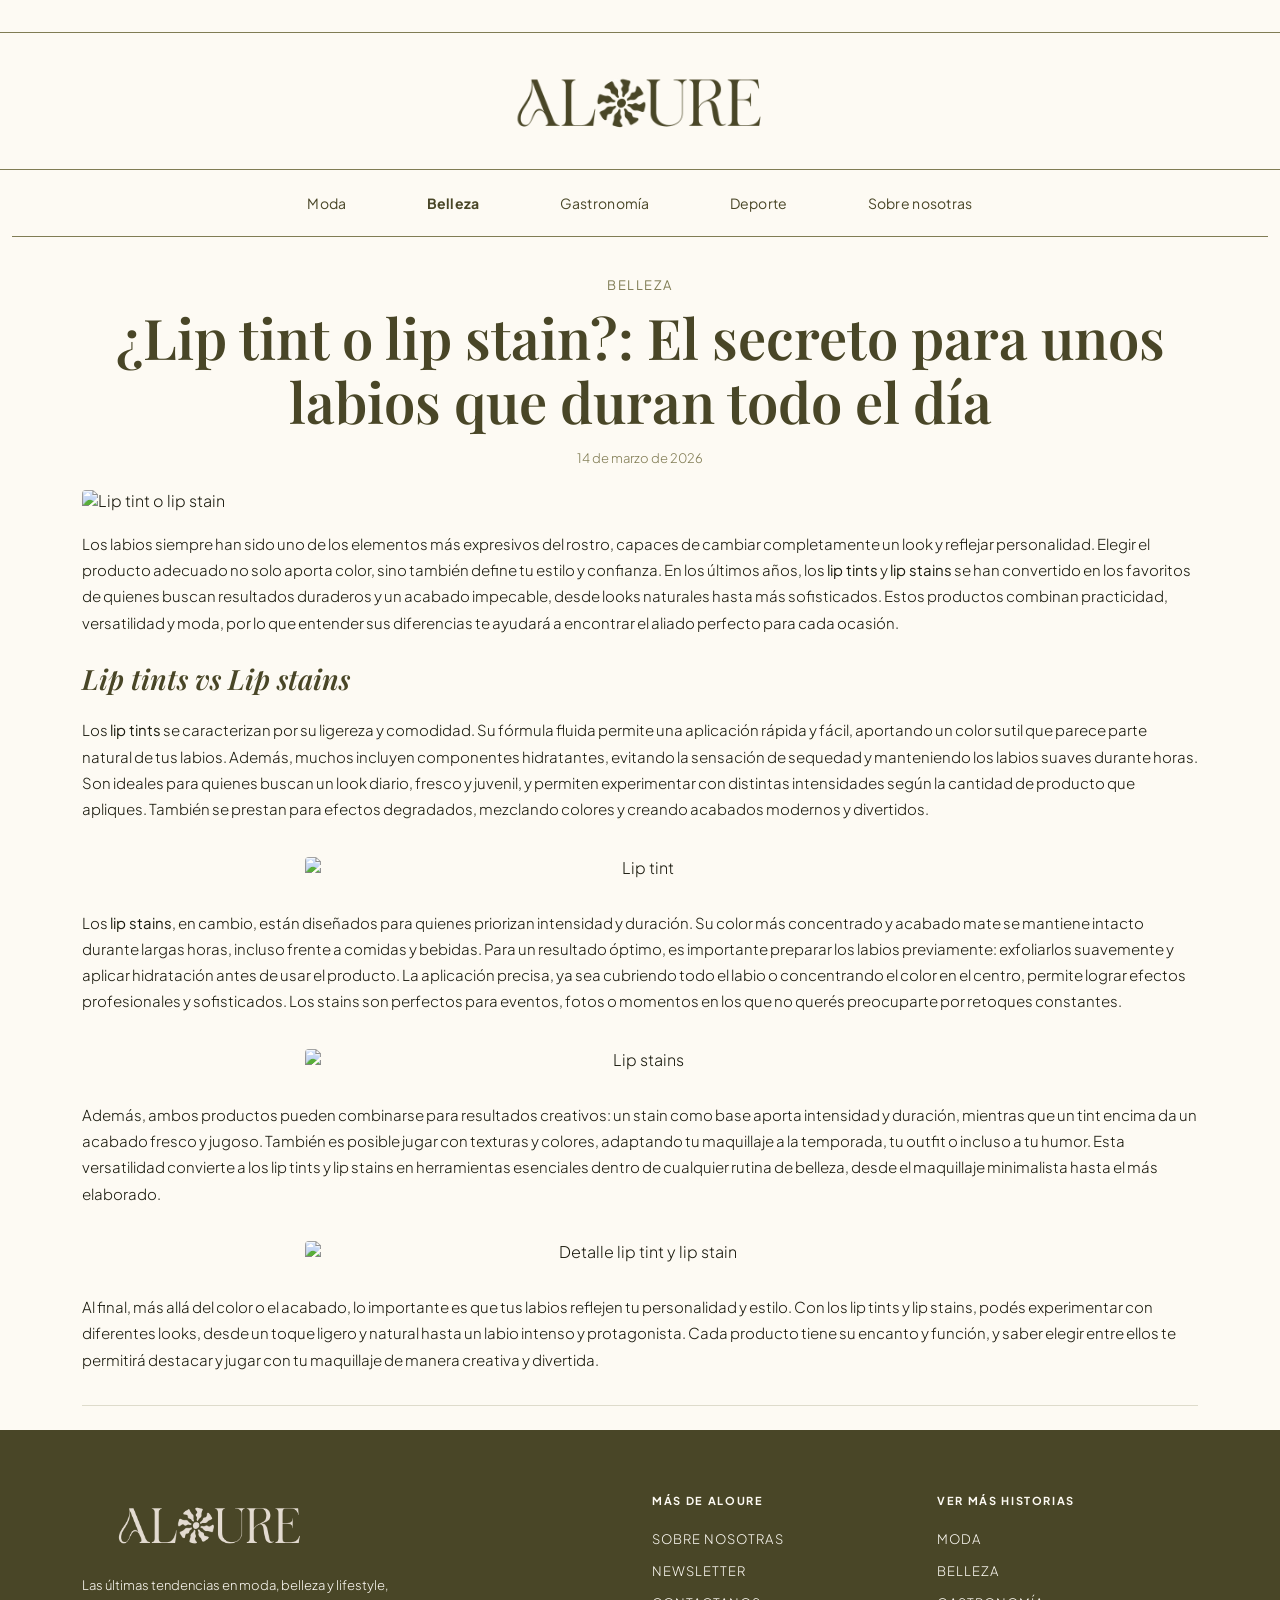
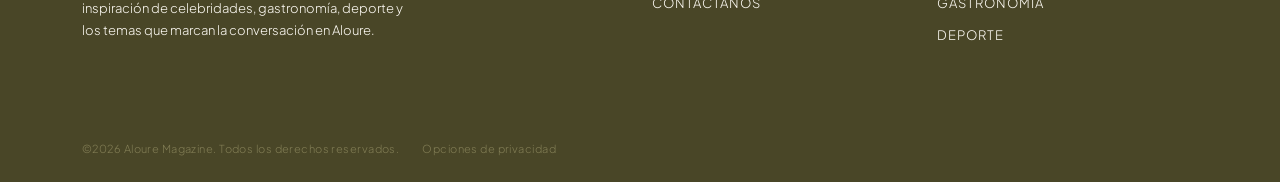
==== articulo-belleza.html @ 30d70be1 "Art. Belleza+Gastro" ====
<!doctype html>
<html lang="es">
<head>
  <meta charset="UTF-8">
  <meta name="viewport" content="width=device-width, initial-scale=1.0">
  <title>Aloure Magazine | ¿Lip tint o lip stain?: El secreto para unos labios que duran todo el día</title>
  <link href="css/bootstrap.min.css" rel="stylesheet">
  <link href="css/style.css" rel="stylesheet">
</head>

<body>

  <header>
    <section id="logo-header">
      <div class="container text-center">
        <a href="index.html"><img src="img/logoverde.png" alt="Aloure Magazine" class="logo-img"></a>
      </div>
    </section>
    <div class="container-fluid">
      <nav id="navbar" class="navbar navbar-expand-lg navbar-light">
        <button class="navbar-toggler" type="button" data-bs-toggle="collapse"
          data-bs-target="#nav-menu" aria-controls="nav-menu"
          aria-expanded="false" aria-label="Toggle navigation">
          <span class="navbar-toggler-icon"></span>
        </button>
        <div class="collapse navbar-collapse justify-content-center" id="nav-menu">
          <ul class="navbar-nav">
            <li class="nav-item"><a class="nav-link" href="moda.html">Moda</a></li>
            <li class="nav-item"><a class="nav-link nav-activo" href="belleza.html">Belleza</a></li>
            <li class="nav-item"><a class="nav-link" href="gastronomia.html">Gastronomía</a></li>
            <li class="nav-item"><a class="nav-link" href="deporte.html">Deporte</a></li>
            <li class="nav-item"><a class="nav-link" href="sobrenosotras.html">Sobre nosotras</a></li>
          </ul>
        </div>
      </nav>
    </div>
  </header>

  <section id="articulo-header">
    <div class="container">
      <p class="articulo-categoria">BELLEZA</p>
      <h1 class="articulo-titulo">¿Lip tint o lip stain?: El secreto para unos labios que duran todo el día</h1>
      <p class="articulo-fecha">14 de marzo de 2026</p>
    </div>
  </section>

  <section id="articulo-banner">
    <div class="container">
      <img src="img/banner-articulo-belleza.webp" alt="Lip tint o lip stain" class="articulo-banner-img">
    </div>
  </section>

  <section id="articulo-cuerpo">
    <div class="container">

      <p class="articulo-texto">Los labios siempre han sido uno de los elementos más expresivos del rostro, capaces de cambiar completamente un look y reflejar personalidad. Elegir el producto adecuado no solo aporta color, sino también define tu estilo y confianza. En los últimos años, los <strong>lip tints</strong> y <strong>lip stains</strong> se han convertido en los favoritos de quienes buscan resultados duraderos y un acabado impecable, desde looks naturales hasta más sofisticados. Estos productos combinan practicidad, versatilidad y moda, por lo que entender sus diferencias te ayudará a encontrar el aliado perfecto para cada ocasión.</p>

      <h2 class="articulo-subtitulo">Lip tints vs Lip stains</h2>

      <p class="articulo-texto">Los <strong>lip tints</strong> se caracterizan por su ligereza y comodidad. Su fórmula fluida permite una aplicación rápida y fácil, aportando un color sutil que parece parte natural de tus labios. Además, muchos incluyen componentes hidratantes, evitando la sensación de sequedad y manteniendo los labios suaves durante horas. Son ideales para quienes buscan un look diario, fresco y juvenil, y permiten experimentar con distintas intensidades según la cantidad de producto que apliques. También se prestan para efectos degradados, mezclando colores y creando acabados modernos y divertidos.</p>

      <div class="articulo-img-centrada">
        <img src="img/chica lip tint.webp" alt="Lip tint" class="articulo-img-interior">
      </div>

      <p class="articulo-texto">Los <strong>lip stains</strong>, en cambio, están diseñados para quienes priorizan intensidad y duración. Su color más concentrado y acabado mate se mantiene intacto durante largas horas, incluso frente a comidas y bebidas. Para un resultado óptimo, es importante preparar los labios previamente: exfoliarlos suavemente y aplicar hidratación antes de usar el producto. La aplicación precisa, ya sea cubriendo todo el labio o concentrando el color en el centro, permite lograr efectos profesionales y sofisticados. Los stains son perfectos para eventos, fotos o momentos en los que no querés preocuparte por retoques constantes.</p>

      <div class="articulo-img-centrada">
        <img src="img/chica lip stains.webp" alt="Lip stains" class="articulo-img-interior">
      </div>

      <p class="articulo-texto">Además, ambos productos pueden combinarse para resultados creativos: un stain como base aporta intensidad y duración, mientras que un tint encima da un acabado fresco y jugoso. También es posible jugar con texturas y colores, adaptando tu maquillaje a la temporada, tu outfit o incluso a tu humor. Esta versatilidad convierte a los lip tints y lip stains en herramientas esenciales dentro de cualquier rutina de belleza, desde el maquillaje minimalista hasta el más elaborado.</p>

      <div class="articulo-img-centrada">
        <img src="img/detalle lip tint stain.webp" alt="Detalle lip tint y lip stain" class="articulo-img-interior">
      </div>

      <p class="articulo-texto">Al final, más allá del color o el acabado, lo importante es que tus labios reflejen tu personalidad y estilo. Con los lip tints y lip stains, podés experimentar con diferentes looks, desde un toque ligero y natural hasta un labio intenso y protagonista. Cada producto tiene su encanto y función, y saber elegir entre ellos te permitirá destacar y jugar con tu maquillaje de manera creativa y divertida.</p>

      <hr class="cierre-divider">

    </div>
  </section>

  <section id="footer">
    <div class="container">
      <div class="row">
        <article class="col-lg-6 col-sm-12 col-12 footer-brand">
          <img src="img/logoblanco.png" alt="Aloure" class="footer-logo-img">
          <p>Las últimas tendencias en moda, belleza y lifestyle, inspiración de celebridades, gastronomía, deporte y los temas que marcan la conversación en Aloure.</p>
        </article>
        <article class="col-lg-3 col-sm-6 col-6 footer-col">
          <h5>Más de Aloure</h5>
          <a href="sobrenosotras.html">Sobre nosotras</a>
          <a href="#">Newsletter</a>
          <a href="sobrenosotras.html">Contactanos</a>
        </article>
        <article class="col-lg-3 col-sm-6 col-6 footer-col">
          <h5>Ver más historias</h5>
          <a href="moda.html">Moda</a>
          <a href="belleza.html">Belleza</a>
          <a href="gastronomia.html">Gastronomía</a>
          <a href="deporte.html">Deporte</a>
        </article>
      </div>
    </div>
  </section>

  <section id="footer-bottom">
    <div class="container">
      <p class="d-inline">©2026 Aloure Magazine. Todos los derechos reservados.</p>
      <p class="d-inline">Opciones de privacidad</p>
    </div>
  </section>

  <script src="https://cdn.jsdelivr.net/npm/bootstrap@5.3.3/dist/js/bootstrap.bundle.min.js"></script>

</body>
</html>
---- css/style.css ----
@import url('https://fonts.googleapis.com/css2?family=Playfair+Display:ital,wght@0,400;0,500;0,600;1,400&family=Plus+Jakarta+Sans:wght@300;400;500&display=swap');

:root {
  --color-crema:        #fdfaf3;
  --color-negro:        #1a1a0e;
  --color-oliva:        #494627;
  --color-dorado:       #807c54;
  --color-rosado:       #965580;
  --color-rosado-claro: #c47aab;
  --color-menu:         #494627;
  --color-menu-hover:   #965580;
  --font-titulo:        'Playfair Display', serif;
  --font-cuerpo:        'Plus Jakarta Sans', sans-serif;
}

body {
  font-family: var(--font-cuerpo);
  background-color: #fdfaf3 !important;
  color: var(--color-negro);
  font-weight: 300;
}

#logo-header {
  border-top: 1px solid var(--color-dorado);
  border-bottom: 1px solid var(--color-dorado);
  background-color: var(--color-crema);
  margin-top: 32px;
  padding: 28px 0;
}

#logo-header .logo-img {
  height: 80px;
  width: auto;
}

#navbar {
  background-color: var(--color-crema);
  border-bottom: 1px solid var(--color-dorado);
}

#navbar .nav-link {
  color: var(--color-menu);
  font-size: 14px;
  letter-spacing: 0.02em;
  font-weight: 400;
  padding: 16px 40px;
  transition: color 0.3s ease;
}

#navbar .nav-link:hover {
  color: var(--color-menu-hover);
}

#navbar .nav-activo {
  font-weight: 700;
}

#hero {
  margin-top: 32px;
  position: relative;
}

#hero .container {
  position: relative;
}

#hero-contenido {
  position: absolute;
  top: 50%;
  left: 12px;
  padding-left: 24px;
  transform: translateY(-50%);
  z-index: 10;
  max-width: 700px;
}

#hero-contenido .btn-hero {
  display: inline-block;
  border: 1px solid #fff;
  border-radius: 20px;
  color: #fff;
  text-decoration: none;
  font-size: 14px;
  letter-spacing: 0.06em;
  padding: 8px 24px;
  margin-bottom: 20px;
}

#hero img {
  border-radius: 8px;
  display: block;
}

#hero-contenido h1 {
  font-family: var(--font-titulo);
  font-size: clamp(48px, 7vw, 90px);
  font-weight: 400;
  color: #fff;
  line-height: 1;
  margin-bottom: 20px;
}

#hero-contenido p {
  font-size: clamp(13px, 1.4vw, 18px);
  color: #fff;
  max-width: 380px;
  line-height: 1.6;
}


#must-reads {
  padding: 4% 0 5%;
}

#must-reads .divider {
  border: none;
  border-top: 1px solid var(--color-dorado);
  margin-bottom: 4%;
}

#must-reads .header-seccion {
  margin-bottom: 3%;
}

#must-reads .header-seccion h2 {
  font-family: var(--font-titulo);
  font-size: 44px;
  font-weight: 400;
  line-height: 1;
  color: var(--color-oliva);
}

#must-reads .header-seccion p {
  font-size: 13px;
  color: var(--color-dorado);
  margin-top: 6px;
}

#must-reads .tag {
  display: inline-block;
  border: 1px solid var(--color-dorado);
  border-radius: 20px;
  padding: 4px 16px;
  font-size: 12px;
  letter-spacing: 0.02em;
  color: var(--color-oliva);
  margin-bottom: 10px;
  font-weight: 400;
}

#must-reads .feature-card {
  cursor: pointer;
}

#must-reads .feature-card-img {
  width: 100%;
  height: 430px;
  object-fit: cover;
  border-radius: 4px;
  display: block;
}

#must-reads .feature-card-body {
  padding: 4% 0 2%;
}

#must-reads .feature-card h3 {
  font-size: 15px;
  font-weight: 700;
  line-height: 1.3;
  text-transform: uppercase;
  letter-spacing: 0.03em;
  margin-bottom: 8px;
  color: var(--color-oliva);
  transition: color 0.3s ease;
}

#must-reads .feature-card .autor {
  font-size: 11px;
  color: var(--color-dorado);
  letter-spacing: 0.1em;
  text-transform: uppercase;
}

#must-reads .side-card {
  cursor: pointer;
  border-bottom: 1px solid var(--color-dorado);
  padding-top: 24px;
  padding-bottom: 24px;
}

#must-reads .side-card:first-child {
  padding-top: 0;
}

#must-reads .side-card:last-child {
  border-bottom: none;
}

#must-reads .side-card-img {
  width: 100%;
  aspect-ratio: 1 / 1;
  object-fit: cover;
  border-radius: 3px;
  display: block;
}

#must-reads .side-card-body {
  padding-left: 8px;
}

#must-reads .side-card-body h4 {
  font-size: 13px;
  font-weight: 700;
  text-transform: uppercase;
  letter-spacing: 0.03em;
  line-height: 1.35;
  margin-bottom: 8px;
  color: var(--color-oliva);
  transition: color 0.3s ease;
}

#must-reads .side-card:hover .side-card-body h4 {
  color: var(--color-rosado);
}

#must-reads .feature-card:hover h3 {
  color: var(--color-rosado);
}

#must-reads .side-card-body .autor {
  font-size: 11px;
  color: var(--color-dorado);
  letter-spacing: 0.1em;
  text-transform: uppercase;
}

#hero-moda {
  padding-top: 40px;
}

#hero-moda-inner {
  position: relative;
  overflow: hidden;
}

#hero-moda-img img {
  width: 100%;
  display: block;
  object-fit: cover;
}

#intro-moda {
  padding: 3% 0;
}

#intro-moda p {
  font-size: 18px;
  line-height: 1.8;
  color: var(--color-negro);
  max-width: 100%;
}

.seccion-articulo {
  padding: 1% 0 5%;
}

.seccion-articulo .divider {
  border: none;
  border-top: 1px solid var(--color-dorado);
  margin-bottom: 2%;
}

.seccion-articulo .header-seccion {
  margin-bottom: 2%;
}

.seccion-articulo .header-seccion h2 {
  font-family: var(--font-titulo);
  font-size: 44px;
  font-weight: 400;
  line-height: 1;
  color: var(--color-oliva);
}

.seccion-articulo .header-seccion p {
  font-size: 13px;
  color: var(--color-dorado);
  margin-top: 6px;
}

.seccion-articulo .articulo-img {
  width: 100%;
  height: auto;
  display: block;
  border-radius: 4px;
}

.seccion-articulo .articulo-body {
  display: flex;
  flex-direction: column;
  justify-content: flex-start;
  padding-left: 5%;
  padding-top: 0;
}

.seccion-articulo .tag {
  display: inline-block;
  border: 1px solid var(--color-dorado);
  border-radius: 20px;
  padding: 7px 24px;
  font-size: 15px;
  letter-spacing: 0.02em;
  color: var(--color-oliva);
  margin-bottom: 18px;
  font-weight: 400;
  width: fit-content;
}

.seccion-articulo .articulo-body h3 {
  font-family: var(--font-cuerpo);
  font-size: 21px;
  font-weight: 700;
  text-transform: uppercase;
  letter-spacing: 0.03em;
  line-height: 1.3;
  color: var(--color-oliva);
  margin-bottom: 16px;
  transition: color 0.3s ease;
}

.seccion-articulo .articulo-body:hover h3 {
  color: var(--color-rosado);
}

.seccion-articulo .articulo-desc {
  font-size: 17px;
  color: var(--color-negro);
  line-height: 1.7;
  margin-bottom: 18px;
}

.seccion-articulo .autor {
  font-size: 15px;
  color: var(--color-dorado);
  letter-spacing: 0.1em;
  text-transform: uppercase;
}


#footer {
  background-color: var(--color-oliva);
  color: var(--color-crema);
  padding: 5% 0 4%;
}

#footer .footer-logo-img {
  height: 60px;
  width: auto;
  display: block;
  margin-bottom: 20px;
}

#footer .footer-brand p {
  font-size: 13px;
  line-height: 1.75;
  color: var(--color-crema);
  max-width: 340px;
}

#footer .footer-col h5 {
  font-size: 11px;
  letter-spacing: 0.15em;
  text-transform: uppercase;
  color: var(--color-crema);
  margin-bottom: 24px;
  font-weight: 700;
}

#footer .footer-col a {
  display: block;
  color: var(--color-crema);
  text-decoration: none;
  font-size: 13px;
  letter-spacing: 0.08em;
  text-transform: uppercase;
  margin-bottom: 16px;
}

#footer .footer-col a:hover {
  color: var(--color-rosado-claro);
}

#footer-bottom {
  background-color: var(--color-oliva);
  padding: 2% 0;
}

#footer-bottom p {
  font-size: 11px;
  color: var(--color-dorado);
  letter-spacing: 0.04em;
  margin-right: 20px;
}

#hero-gastro-titulo {
  position: absolute;
  top: 50%;
  left: 0;
  right: 0;
  transform: translateY(-50%);
  background-color: var(--color-oliva);
  padding: 20px 0;
  text-align: center;
  z-index: 2;
}

#hero-gastro-titulo h1 {
  font-family: var(--font-titulo);
  font-style: italic;
  font-size: clamp(48px, 8vw, 100px);
  font-weight: 400;
  color: #fff;
  margin: 0;
  line-height: 1;
}

#intro-gastro {
  padding: 3% 0;
}

#hero-belleza {
  padding-top: 40px;
}

#hero-belleza-inner {
  position: relative;
  overflow: hidden;
}

#hero-belleza-img img {
  width: 100%;
  display: block;
  object-fit: cover;
}

#hero-belleza-titulo {
  background-color: var(--color-oliva);
  padding: 20px 0;
  text-align: center;
}

#hero-belleza-titulo h1 {
  font-family: var(--font-titulo);
  font-style: italic;
  font-size: clamp(48px, 8vw, 100px);
  font-weight: 400;
  color: #fff;
  margin: 0;
  line-height: 1;
}

#intro-belleza {
  padding: 3% 0;
}

#intro-belleza p {
  font-size: 18px;
  line-height: 1.8;
  color: var(--color-negro);
  max-width: 100%;
}

#navbar .nav-sobre-activo {
  font-weight: 700;
}

 
#sobre-hero {
  padding-top: 40px;
  padding-bottom: 0;
}
 
#sobre-titulo {
  font-family: var(--font-titulo);
  font-size: clamp(32px, 4vw, 48px);
  font-weight: 600;
  color: var(--color-oliva);
  text-align: center;
  margin-bottom: 20px;
}
 
#sobre-banner-img {
  width: 100%;
  display: block;
  object-fit: cover;
  border-radius: 4px;
}
 
.sobre-seccion {
  padding: 1.5% 0;
}
 
.sobre-divider {
  border: none;
  border-top: 1px solid var(--color-dorado);
  margin-bottom: 16px;
}
 
.sobre-subtitulo {
  font-family: var(--font-titulo);
  font-style: italic;
  font-size: clamp(24px, 3vw, 36px);
  font-weight: 400;
  color: var(--color-oliva);
  margin-bottom: 12px;
  line-height: 1.2;
}
 
.sobre-texto {
  font-family: var(--font-cuerpo);
  font-size: 15px;
  font-weight: 300;
  line-height: 1.65;
  color: var(--color-negro);
  margin-bottom: 8px;
}
 
 
.sobre-valor {
  margin-bottom: 10px;
}
 
.sobre-valor-nombre {
  font-family: var(--font-cuerpo);
  font-size: 15px;
  font-weight: 700;
  color: var(--color-negro);
  margin-bottom: 1px;
}
 
 
.sobre-contacto-cards {
  margin-top: 20px;
  margin-bottom: 40px;
}
 
.contacto-card {
  background-color: var(--color-oliva);
  padding: 28px 24px;
  text-align: center;
  border-radius: 4px;
}
 
.contacto-icono {
  font-size: 32px;
  color: #fff;
  margin-bottom: 12px;
  display: block;
}
 
.contacto-label {
  font-family: var(--font-cuerpo);
  font-size: 14px;
  font-weight: 700;
  color: #fff;
  letter-spacing: 0.02em;
  margin-bottom: 4px;
}
 
.contacto-dato {
  font-family: var(--font-cuerpo);
  font-size: 13px;
  font-weight: 300;
  color: #fff;
  margin-bottom: 0;
}
 
 
#sobre-gracias {
  font-family: var(--font-cuerpo);
  font-size: 15px;
  font-weight: 700;
  color: var(--color-negro);
  text-align: center;
  margin-top: 4px;
  margin-bottom: 30px;
}

a.articulo-link {
  color: inherit;
  text-decoration: none;
}
 
a.articulo-link:hover {
  color: var(--color-rosado);
}
 
#articulo-header {
  padding: 40px 0 0;
  text-align: center;
}
 
.articulo-categoria {
  font-family: var(--font-cuerpo);
  font-size: 13px;
  font-weight: 400;
  letter-spacing: 0.12em;
  color: var(--color-dorado);
  margin-bottom: 12px;
}
 
.articulo-titulo {
  font-family: var(--font-titulo);
  font-size: clamp(32px, 5vw, 56px);
  font-weight: 600;
  color: var(--color-oliva);
  line-height: 1.15;
  margin-bottom: 16px;
}
 
.articulo-fecha {
  font-family: var(--font-cuerpo);
  font-size: 13px;
  font-weight: 300;
  color: var(--color-dorado);
  margin-bottom: 0;
}
 
#articulo-banner {
  padding: 24px 0 0;
}
 
.articulo-banner-img {
  width: 100%;
  display: block;
  object-fit: cover;
  border-radius: 4px;
}
 
#articulo-intro {
  padding: 32px 0 8px;
}
 
.articulo-texto {
  font-family: var(--font-cuerpo);
  font-size: 15px;
  font-weight: 300;
  line-height: 1.75;
  color: var(--color-negro);
  margin-bottom: 16px;
}
 
.articulo-receta {
  padding: 32px 0 8px;
}
 
.receta-separador {
  display: flex;
  align-items: center;
  gap: 12px;
  margin-bottom: 16px;
}
 
.receta-ornamento {
  font-size: 18px;
  color: var(--color-dorado);
  letter-spacing: -2px;
  white-space: nowrap;
  flex-shrink: 0;
}
 
.receta-linea {
  flex: 1;
  border: none;
  border-top: 1px solid var(--color-dorado);
  margin: 0;
}
 
.receta-titulo {
  font-family: var(--font-titulo);
  font-style: italic;
  font-size: clamp(22px, 3vw, 34px);
  font-weight: 600;
  color: var(--color-oliva);
  line-height: 1.2;
  margin-bottom: 12px;
}
 
.receta-contenido {
  margin-top: 16px;
}
 
.receta-info {
  padding-right: 40px;
}
 
.receta-subtitulo {
  font-family: var(--font-titulo);
  font-style: italic;
  font-size: 17px;
  font-weight: 600;
  color: var(--color-oliva);
  margin-top: 16px;
  margin-bottom: 8px;
}
 
.receta-subtitulo:first-of-type {
  margin-top: 0;
}
 
.receta-lista {
  font-family: var(--font-cuerpo);
  font-size: 15px;
  font-weight: 300;
  color: var(--color-negro);
  line-height: 1.9;
  padding-left: 20px;
  margin-bottom: 0;
}
 
.receta-img {
  width: 100%;
  height: 320px;
  object-fit: cover;
  border-radius: 4px;
  display: block;
}
 
#articulo-cierre {
  padding: 40px 0 32px;
}
 
.cierre-header {
  display: flex;
  align-items: center;
  gap: 24px;
  margin-bottom: 24px;
}
 
.cierre-titulo {
  font-family: var(--font-titulo);
  font-style: italic;
  font-size: clamp(26px, 3.5vw, 40px);
  font-weight: 600;
  color: var(--color-oliva);
  white-space: nowrap;
  margin: 0;
  flex-shrink: 0;
}
 
.cierre-linea {
  flex: 1;
  border: none;
  border-top: 1px solid var(--color-dorado);
  margin: 0;
}
 
.cierre-divider {
  border: none;
  border-top: 1px solid var(--color-dorado);
  margin-top: 32px;
}

#articulo-cuerpo {
  padding: 20px 0 8px;
}
 
.articulo-subtitulo {
  font-family: var(--font-titulo);
  font-style: italic;
  font-size: clamp(20px, 2.5vw, 28px);
  font-weight: 600;
  color: var(--color-oliva);
  margin-top: 26px;
  margin-bottom: 22px;
  line-height: 1.2;
}
 
.articulo-img-centrada {
  text-align: center;
  margin: 32px 0;
}
 
.articulo-img-interior {
  width: 60%;
  height: auto;
  display: inline-block;
  border-radius: 4px;
  object-fit: cover;
}
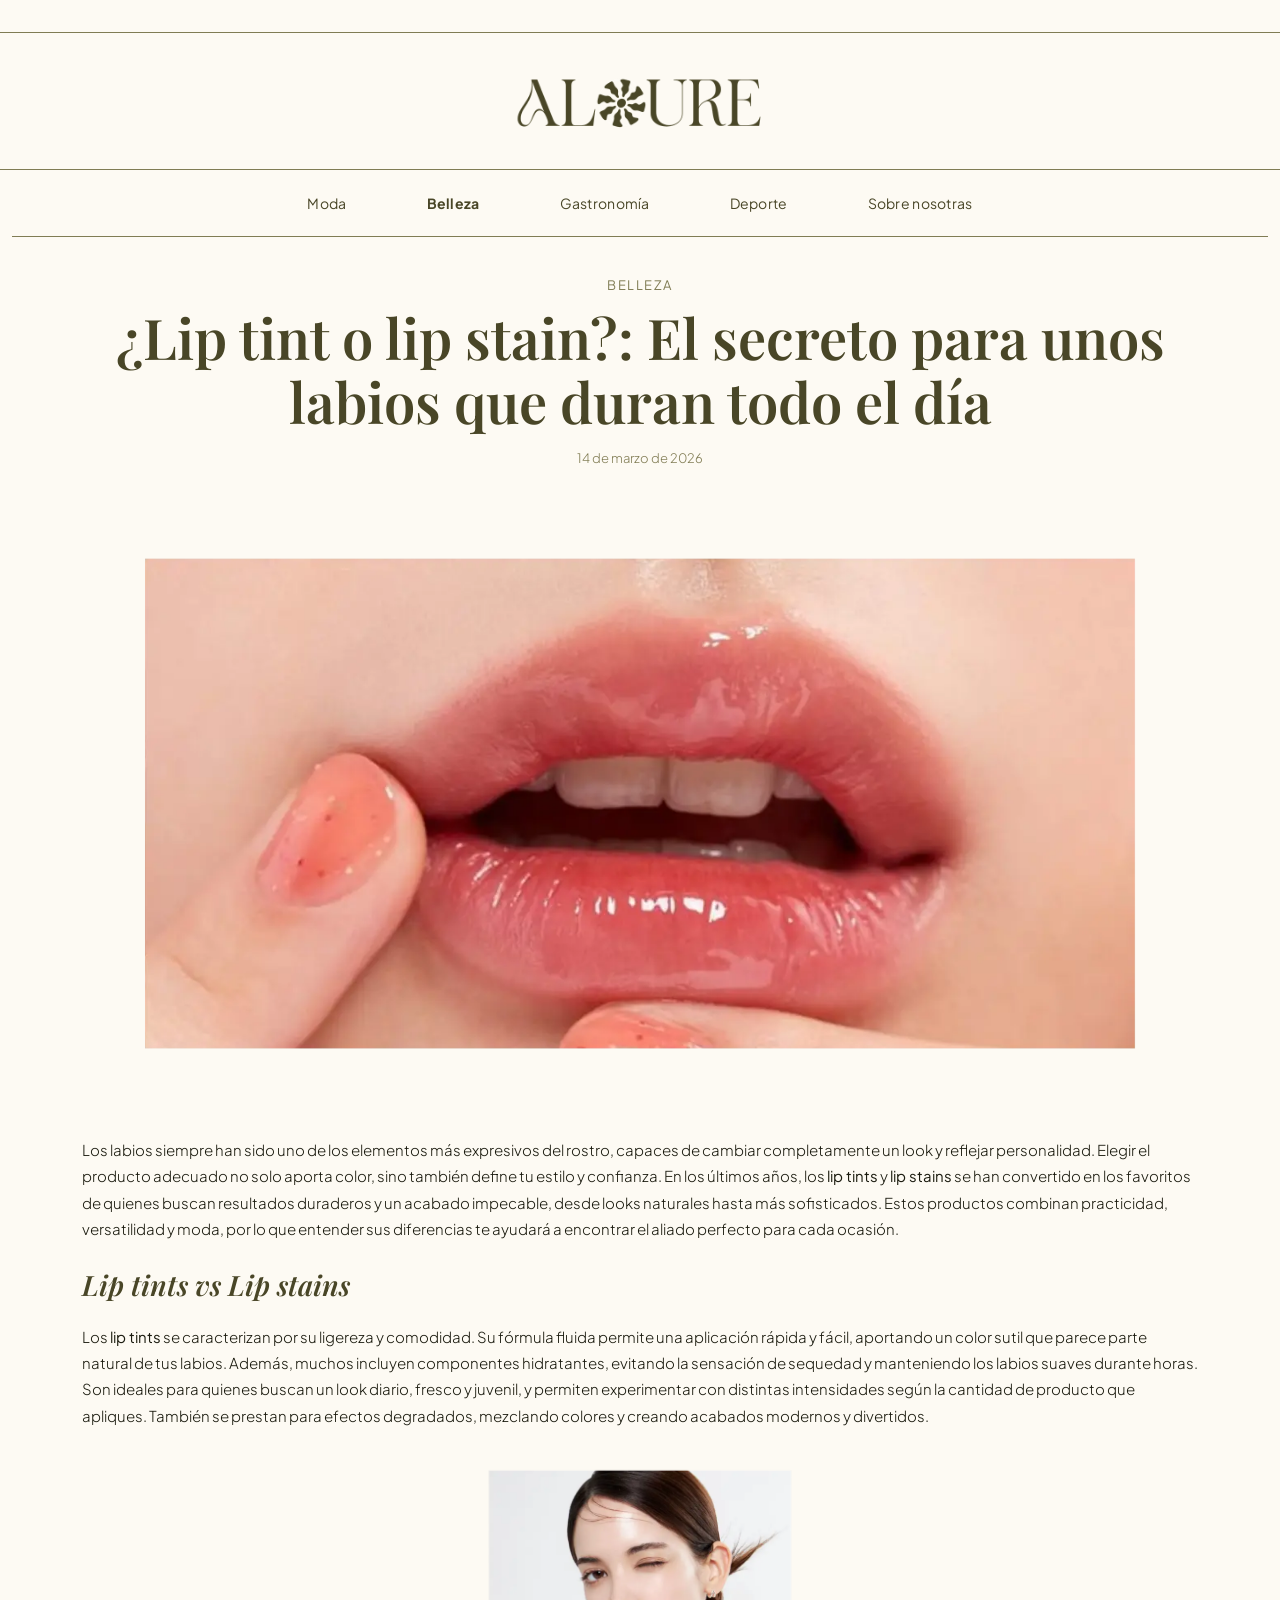
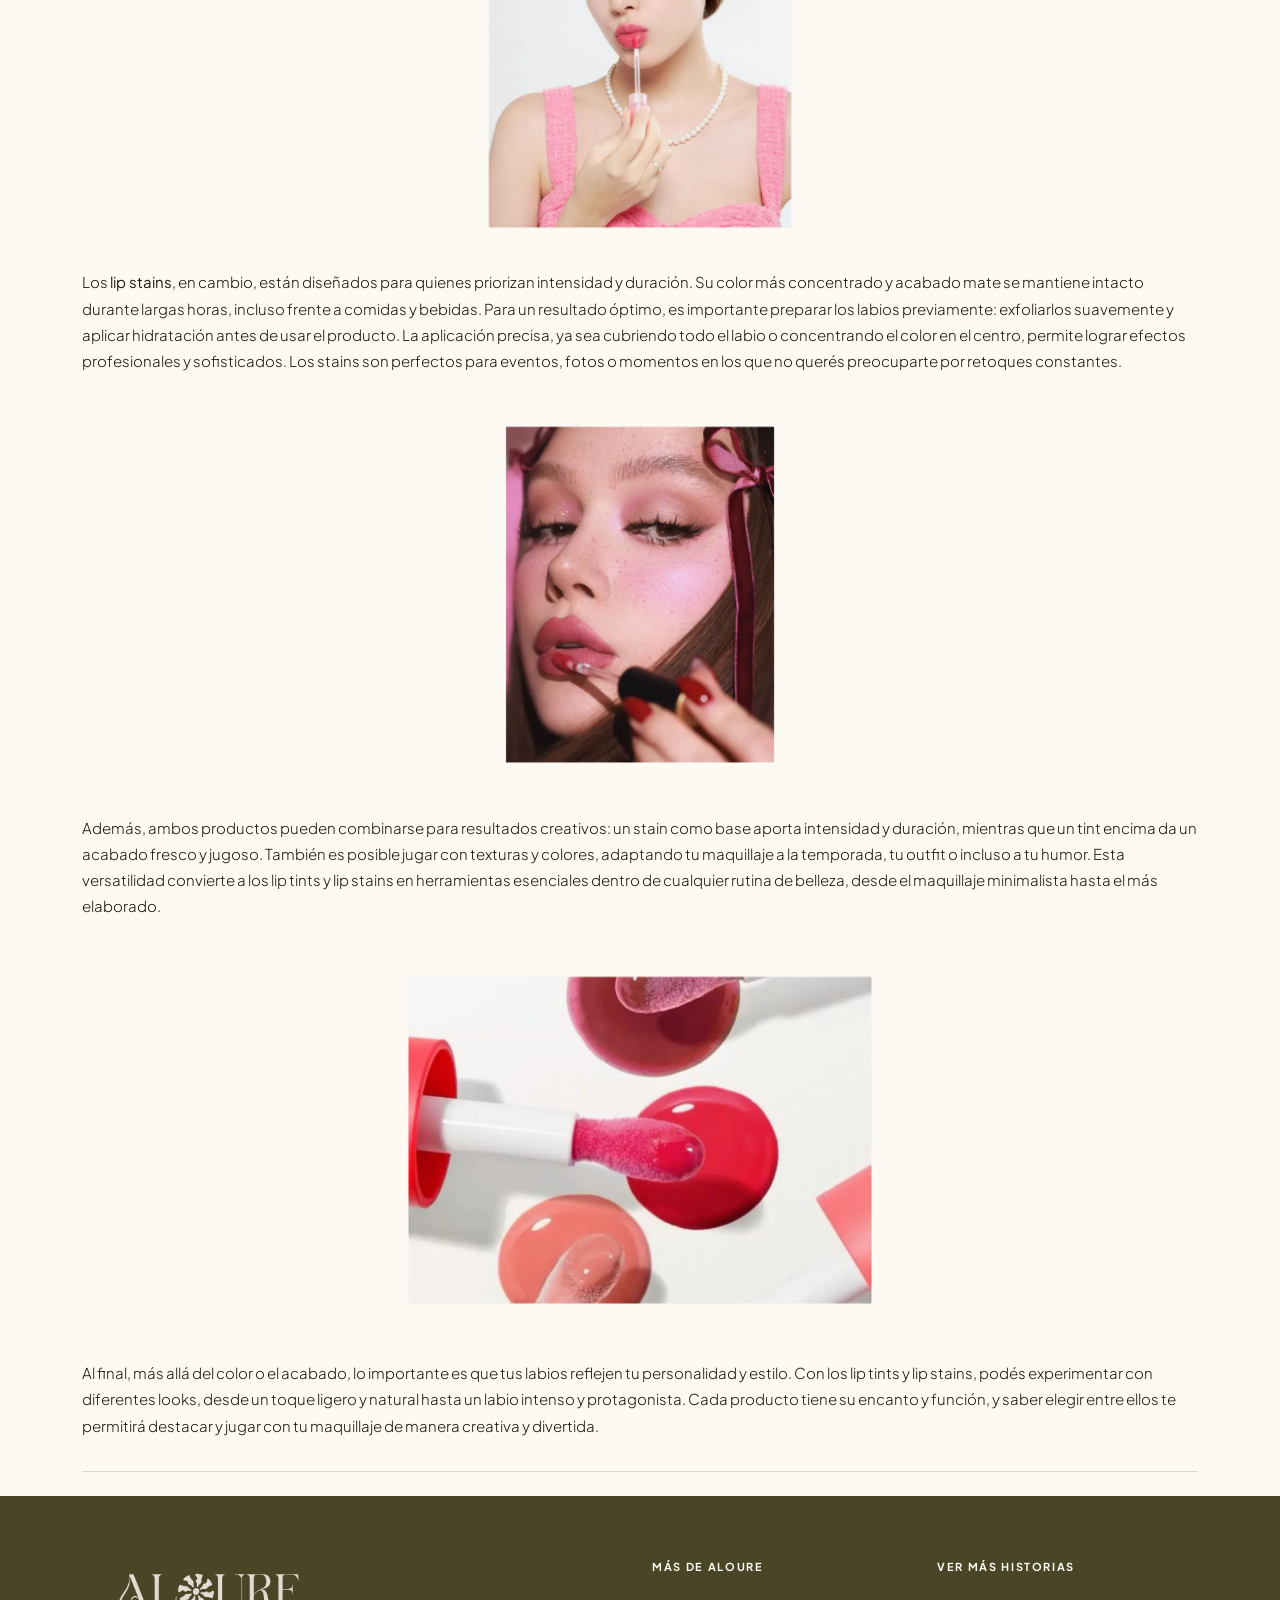
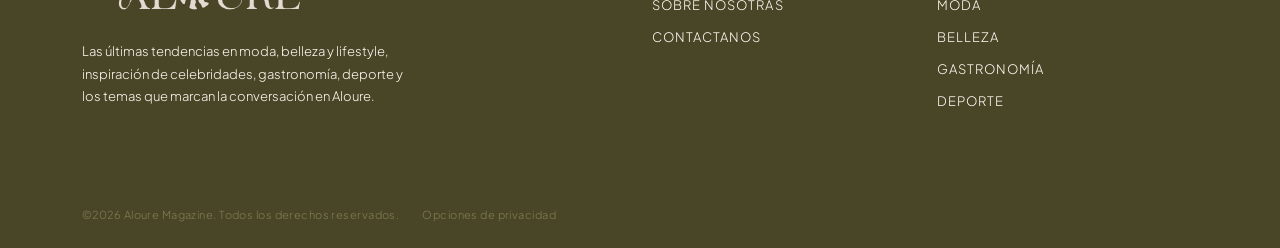
==== commit 6c180f44: "Update articulo-belleza.html" ====
--- a/articulo-belleza.html
+++ b/articulo-belleza.html
@@ -60,19 +60,19 @@
       <p class="articulo-texto">Los <strong>lip tints</strong> se caracterizan por su ligereza y comodidad. Su fórmula fluida permite una aplicación rápida y fácil, aportando un color sutil que parece parte natural de tus labios. Además, muchos incluyen componentes hidratantes, evitando la sensación de sequedad y manteniendo los labios suaves durante horas. Son ideales para quienes buscan un look diario, fresco y juvenil, y permiten experimentar con distintas intensidades según la cantidad de producto que apliques. También se prestan para efectos degradados, mezclando colores y creando acabados modernos y divertidos.</p>
 
       <div class="articulo-img-centrada">
-        <img src="img/chica lip tint.webp" alt="Lip tint" class="articulo-img-interior">
+        <img src="img/chica-lip-tint.webp" alt="Lip tint" class="articulo-img-interior">
       </div>
 
       <p class="articulo-texto">Los <strong>lip stains</strong>, en cambio, están diseñados para quienes priorizan intensidad y duración. Su color más concentrado y acabado mate se mantiene intacto durante largas horas, incluso frente a comidas y bebidas. Para un resultado óptimo, es importante preparar los labios previamente: exfoliarlos suavemente y aplicar hidratación antes de usar el producto. La aplicación precisa, ya sea cubriendo todo el labio o concentrando el color en el centro, permite lograr efectos profesionales y sofisticados. Los stains son perfectos para eventos, fotos o momentos en los que no querés preocuparte por retoques constantes.</p>
 
       <div class="articulo-img-centrada">
-        <img src="img/chica lip stains.webp" alt="Lip stains" class="articulo-img-interior">
+        <img src="img/chica-lip-stains.webp" alt="Lip stains" class="articulo-img-interior">
       </div>
 
       <p class="articulo-texto">Además, ambos productos pueden combinarse para resultados creativos: un stain como base aporta intensidad y duración, mientras que un tint encima da un acabado fresco y jugoso. También es posible jugar con texturas y colores, adaptando tu maquillaje a la temporada, tu outfit o incluso a tu humor. Esta versatilidad convierte a los lip tints y lip stains en herramientas esenciales dentro de cualquier rutina de belleza, desde el maquillaje minimalista hasta el más elaborado.</p>
 
       <div class="articulo-img-centrada">
-        <img src="img/detalle lip tint stain.webp" alt="Detalle lip tint y lip stain" class="articulo-img-interior">
+        <img src="img/detalle-lip-tint-stain.webp" alt="Detalle lip tint y lip stain" class="articulo-img-interior">
       </div>
 
       <p class="articulo-texto">Al final, más allá del color o el acabado, lo importante es que tus labios reflejen tu personalidad y estilo. Con los lip tints y lip stains, podés experimentar con diferentes looks, desde un toque ligero y natural hasta un labio intenso y protagonista. Cada producto tiene su encanto y función, y saber elegir entre ellos te permitirá destacar y jugar con tu maquillaje de manera creativa y divertida.</p>
@@ -92,7 +92,6 @@
         <article class="col-lg-3 col-sm-6 col-6 footer-col">
           <h5>Más de Aloure</h5>
           <a href="sobrenosotras.html">Sobre nosotras</a>
-          <a href="#">Newsletter</a>
           <a href="sobrenosotras.html">Contactanos</a>
         </article>
         <article class="col-lg-3 col-sm-6 col-6 footer-col">
@@ -116,4 +115,4 @@
   <script src="https://cdn.jsdelivr.net/npm/bootstrap@5.3.3/dist/js/bootstrap.bundle.min.js"></script>
 
 </body>
-</html>+</html>
--- a/css/style.css
+++ b/css/style.css
@@ -789,4 +789,12 @@
   border-radius: 4px;
   object-fit: cover;
 }
- 
+
+.articulo-img-mediana {
+  width: 40%;
+  max-width: 400px;
+  height: auto;
+  display: inline-block;
+  border-radius: 4px;
+  object-fit: cover;
+}
